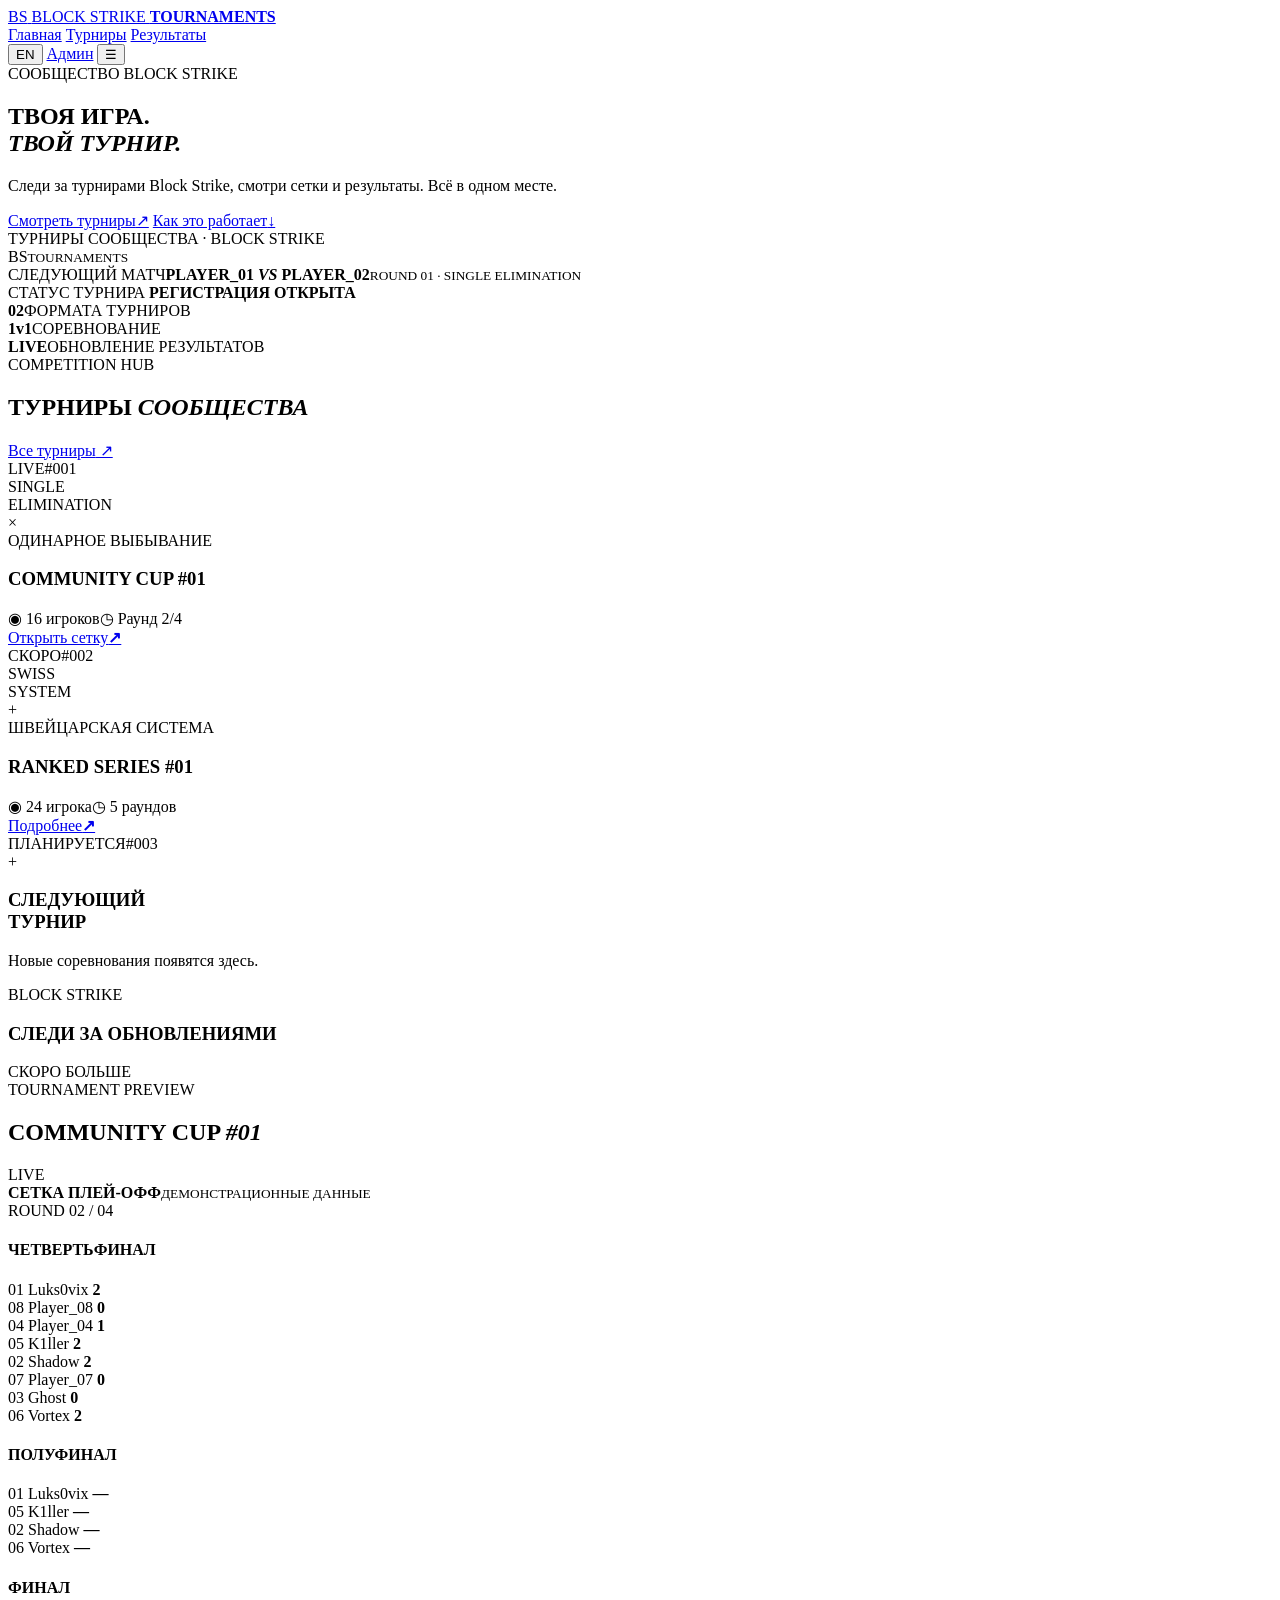
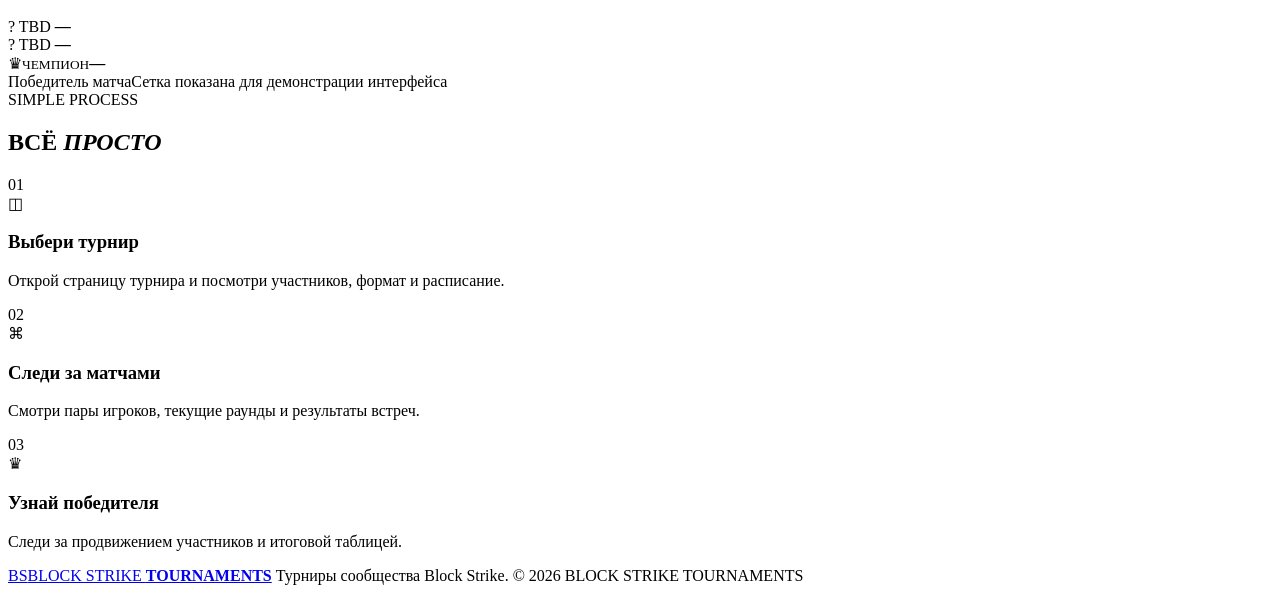
==== index.html @ f882a4fb "Add tournament website homepage" ====
<!doctype html>
<html lang="ru">
<head>
  <meta charset="UTF-8">
  <meta name="viewport" content="width=device-width, initial-scale=1">
  <meta name="theme-color" content="#09090c">
  <meta name="description" content="Block Strike Tournaments — турниры, сетки и результаты сообщества Block Strike.">
  <title>Block Strike Tournaments</title>
  <link rel="preconnect" href="https://fonts.googleapis.com">
  <link rel="preconnect" href="https://fonts.gstatic.com" crossorigin>
  <link href="https://fonts.googleapis.com/css2?family=Inter:wght@400;500;600;700;800;900&display=swap" rel="stylesheet">
  <link rel="stylesheet" href="style.css">
</head>
<body>
  <div class="ambient ambient-one"></div><div class="ambient ambient-two"></div>
  <header class="site-header">
    <a class="brand" href="#" aria-label="Block Strike Tournaments">
      <span class="brand-mark">BS</span>
      <span class="brand-copy">BLOCK STRIKE <b>TOURNAMENTS</b></span>
    </a>
    <nav class="main-nav">
      <a class="active" href="#home" data-i18n="nav_home">Главная</a>
      <a href="#tournaments" data-i18n="nav_tournaments">Турниры</a>
      <a href="#results" data-i18n="nav_results">Результаты</a>
    </nav>
    <div class="header-actions">
      <button class="lang-toggle" id="langToggle" type="button" aria-label="Change language">EN</button>
      <a class="admin-link" href="#" id="adminLink"><span class="status-dot"></span><span data-i18n="admin">Админ</span></a>
      <button class="menu-toggle" id="menuToggle" aria-label="Open menu">☰</button>
    </div>
  </header>
  <main id="home">
    <section class="hero section-wrap">
      <div class="hero-copy">
        <div class="eyebrow"><span></span><span data-i18n="eyebrow">СООБЩЕСТВО BLOCK STRIKE</span></div>
        <h1><span data-i18n="hero_line1">ТВОЯ ИГРА.</span><br><em data-i18n="hero_line2">ТВОЙ ТУРНИР.</em></h1>
        <p data-i18n="hero_text">Следи за турнирами Block Strike, смотри сетки и результаты. Всё в одном месте.</p>
        <div class="hero-actions">
          <a class="button button-primary" href="#tournaments"><span data-i18n="view_tournaments">Смотреть турниры</span><span>↗</span></a>
          <a class="text-link" href="#how"><span data-i18n="how_it_works">Как это работает</span><span>↓</span></a>
        </div>
        <div class="hero-meta"><span class="live-pulse"></span><span data-i18n="community_status">ТУРНИРЫ СООБЩЕСТВА · BLOCK STRIKE</span></div>
      </div>
      <div class="hero-visual" aria-label="Tournament graphic">
        <div class="visual-grid"></div>
        <div class="visual-orbit orbit-a"></div><div class="visual-orbit orbit-b"></div>
        <div class="visual-core"><span>BS</span><small>TOURNAMENTS</small></div>
        <div class="float-card float-top"><span class="mini-label" data-i18n="next_match">СЛЕДУЮЩИЙ МАТЧ</span><strong>PLAYER<span>_</span>01 <i>VS</i> PLAYER_02</strong><small>ROUND 01 · SINGLE ELIMINATION</small></div>
        <div class="float-card float-bottom"><span class="mini-label" data-i18n="tournament_status">СТАТУС ТУРНИРА</span><strong><span class="live-pulse"></span> <span data-i18n="registration_open">РЕГИСТРАЦИЯ ОТКРЫТА</span></strong></div>
      </div>
    </section>
    <section class="stats section-wrap">
      <div><strong>02</strong><span data-i18n="formats">ФОРМАТА ТУРНИРОВ</span></div>
      <div><strong>1v1</strong><span data-i18n="competition">СОРЕВНОВАНИЕ</span></div>
      <div><strong>LIVE</strong><span data-i18n="updates">ОБНОВЛЕНИЕ РЕЗУЛЬТАТОВ</span></div>
    </section>
    <section class="section-wrap tournaments-section" id="tournaments">
      <div class="section-heading">
        <div><div class="eyebrow"><span></span><span data-i18n="competition_hub">COMPETITION HUB</span></div><h2 data-i18n="featured_tournaments">ТУРНИРЫ <em>СООБЩЕСТВА</em></h2></div>
        <a class="view-all" href="#all-tournaments"><span data-i18n="all_tournaments">Все турниры</span> ↗</a>
      </div>
      <div class="tournament-grid" id="tournamentGrid">
        <article class="tournament-card featured">
          <div class="card-top"><span class="tag tag-live"><span class="live-pulse"></span><span data-i18n="status_live">LIVE</span></span><span class="card-number">#001</span></div>
          <div class="card-art art-one"><span class="art-label">SINGLE<br>ELIMINATION</span><div class="art-cross">×</div></div>
          <div class="card-content"><div class="card-kicker" data-i18n="format_single">ОДИНАРНОЕ ВЫБЫВАНИЕ</div><h3>COMMUNITY CUP #01</h3><div class="card-info"><span>◉ 16 <span data-i18n="players">игроков</span></span><span>◷ <span data-i18n="round">Раунд</span> 2/4</span></div><a class="card-button" href="#tournament-demo"><span data-i18n="open_bracket">Открыть сетку</span><b>↗</b></a></div>
        </article>
        <article class="tournament-card">
          <div class="card-top"><span class="tag tag-open"><span data-i18n="status_upcoming">СКОРО</span></span><span class="card-number">#002</span></div>
          <div class="card-art art-two"><span class="art-label">SWISS<br>SYSTEM</span><div class="art-cross">+</div></div>
          <div class="card-content"><div class="card-kicker" data-i18n="format_swiss">ШВЕЙЦАРСКАЯ СИСТЕМА</div><h3>RANKED SERIES #01</h3><div class="card-info"><span>◉ 24 <span data-i18n="players">игрока</span></span><span>◷ 5 <span data-i18n="rounds">раундов</span></span></div><a class="card-button" href="#tournament-demo"><span data-i18n="tournament_details">Подробнее</span><b>↗</b></a></div>
        </article>
        <article class="tournament-card card-placeholder">
          <div class="card-top"><span class="tag tag-draft" data-i18n="status_planned">ПЛАНИРУЕТСЯ</span><span class="card-number">#003</span></div>
          <div class="placeholder-content"><div class="plus-icon">+</div><h3 data-i18n="next_tournament">СЛЕДУЮЩИЙ<br>ТУРНИР</h3><p data-i18n="new_events">Новые соревнования появятся здесь.</p></div>
          <div class="card-content"><div class="card-kicker">BLOCK STRIKE</div><h3 data-i18n="stay_tuned">СЛЕДИ ЗА ОБНОВЛЕНИЯМИ</h3><div class="card-info"><span data-i18n="more_soon">СКОРО БОЛЬШЕ</span></div></div>
        </article>
      </div>
    </section>
    <section class="section-wrap demo-section" id="tournament-demo">
      <div class="section-heading">
        <div><div class="eyebrow"><span></span><span data-i18n="tournament_preview">TOURNAMENT PREVIEW</span></div><h2>COMMUNITY CUP <em>#01</em></h2></div>
        <span class="tag tag-live"><span class="live-pulse"></span> LIVE</span>
      </div>
      <div class="bracket-panel">
        <div class="bracket-toolbar"><div><strong data-i18n="playoff_bracket">СЕТКА ПЛЕЙ-ОФФ</strong><small data-i18n="demo_data">ДЕМОНСТРАЦИОННЫЕ ДАННЫЕ</small></div><span class="round-count">ROUND 02 / 04</span></div>
        <div class="bracket-scroll">
          <div class="bracket">
            <div class="bracket-round"><h4 data-i18n="quarterfinals">ЧЕТВЕРТЬФИНАЛ</h4>
              <div class="match"><div class="team winner"><span>01</span> Luks0vix <b>2</b></div><div class="team"><span>08</span> Player_08 <b>0</b></div></div>
              <div class="match"><div class="team"><span>04</span> Player_04 <b>1</b></div><div class="team winner"><span>05</span> K1ller <b>2</b></div></div>
              <div class="match"><div class="team winner"><span>02</span> Shadow <b>2</b></div><div class="team"><span>07</span> Player_07 <b>0</b></div></div>
              <div class="match"><div class="team"><span>03</span> Ghost <b>0</b></div><div class="team winner"><span>06</span> Vortex <b>2</b></div></div>
            </div>
            <div class="bracket-round"><h4 data-i18n="semifinals">ПОЛУФИНАЛ</h4>
              <div class="match"><div class="team winner"><span>01</span> Luks0vix <b>—</b></div><div class="team"><span>05</span> K1ller <b>—</b></div></div>
              <div class="match"><div class="team"><span>02</span> Shadow <b>—</b></div><div class="team"><span>06</span> Vortex <b>—</b></div></div>
            </div>
            <div class="bracket-round final-round"><h4 data-i18n="final">ФИНАЛ</h4><div class="match final-match"><div class="team"><span>?</span> TBD <b>—</b></div><div class="team"><span>?</span> TBD <b>—</b></div></div><div class="champion"><span>♛</span><small data-i18n="champion">ЧЕМПИОН</small><b>—</b></div></div>
          </div>
        </div>
        <div class="bracket-footer"><span><i class="legend-dot"></i><span data-i18n="winner_legend">Победитель матча</span></span><span data-i18n="bracket_note">Сетка показана для демонстрации интерфейса</span></div>
      </div>
    </section>
    <section class="section-wrap how-section" id="how">
      <div class="section-heading"><div><div class="eyebrow"><span></span><span data-i18n="simple_process">SIMPLE PROCESS</span></div><h2 data-i18n="how_title">ВСЁ <em>ПРОСТО</em></h2></div></div>
      <div class="steps">
        <div class="step"><span>01</span><div class="step-icon">◫</div><h3 data-i18n="step1_title">Выбери турнир</h3><p data-i18n="step1_text">Открой страницу турнира и посмотри участников, формат и расписание.</p></div>
        <div class="step"><span>02</span><div class="step-icon">⌘</div><h3 data-i18n="step2_title">Следи за матчами</h3><p data-i18n="step2_text">Смотри пары игроков, текущие раунды и результаты встреч.</p></div>
        <div class="step"><span>03</span><div class="step-icon">♛</div><h3 data-i18n="step3_title">Узнай победителя</h3><p data-i18n="step3_text">Следи за продвижением участников и итоговой таблицей.</p></div>
      </div>
    </section>
  </main>
  <footer class="site-footer section-wrap" id="results">
    <a class="brand" href="#"><span class="brand-mark">BS</span><span class="brand-copy">BLOCK STRIKE <b>TOURNAMENTS</b></span></a>
    <span data-i18n="footer_note">Турниры сообщества Block Strike.</span>
    <span class="footer-copy">© 2026 BLOCK STRIKE TOURNAMENTS</span>
  </footer>
  <div class="toast" id="toast" role="status"></div>
  <script src="script.js"></script>
</body>
</html>
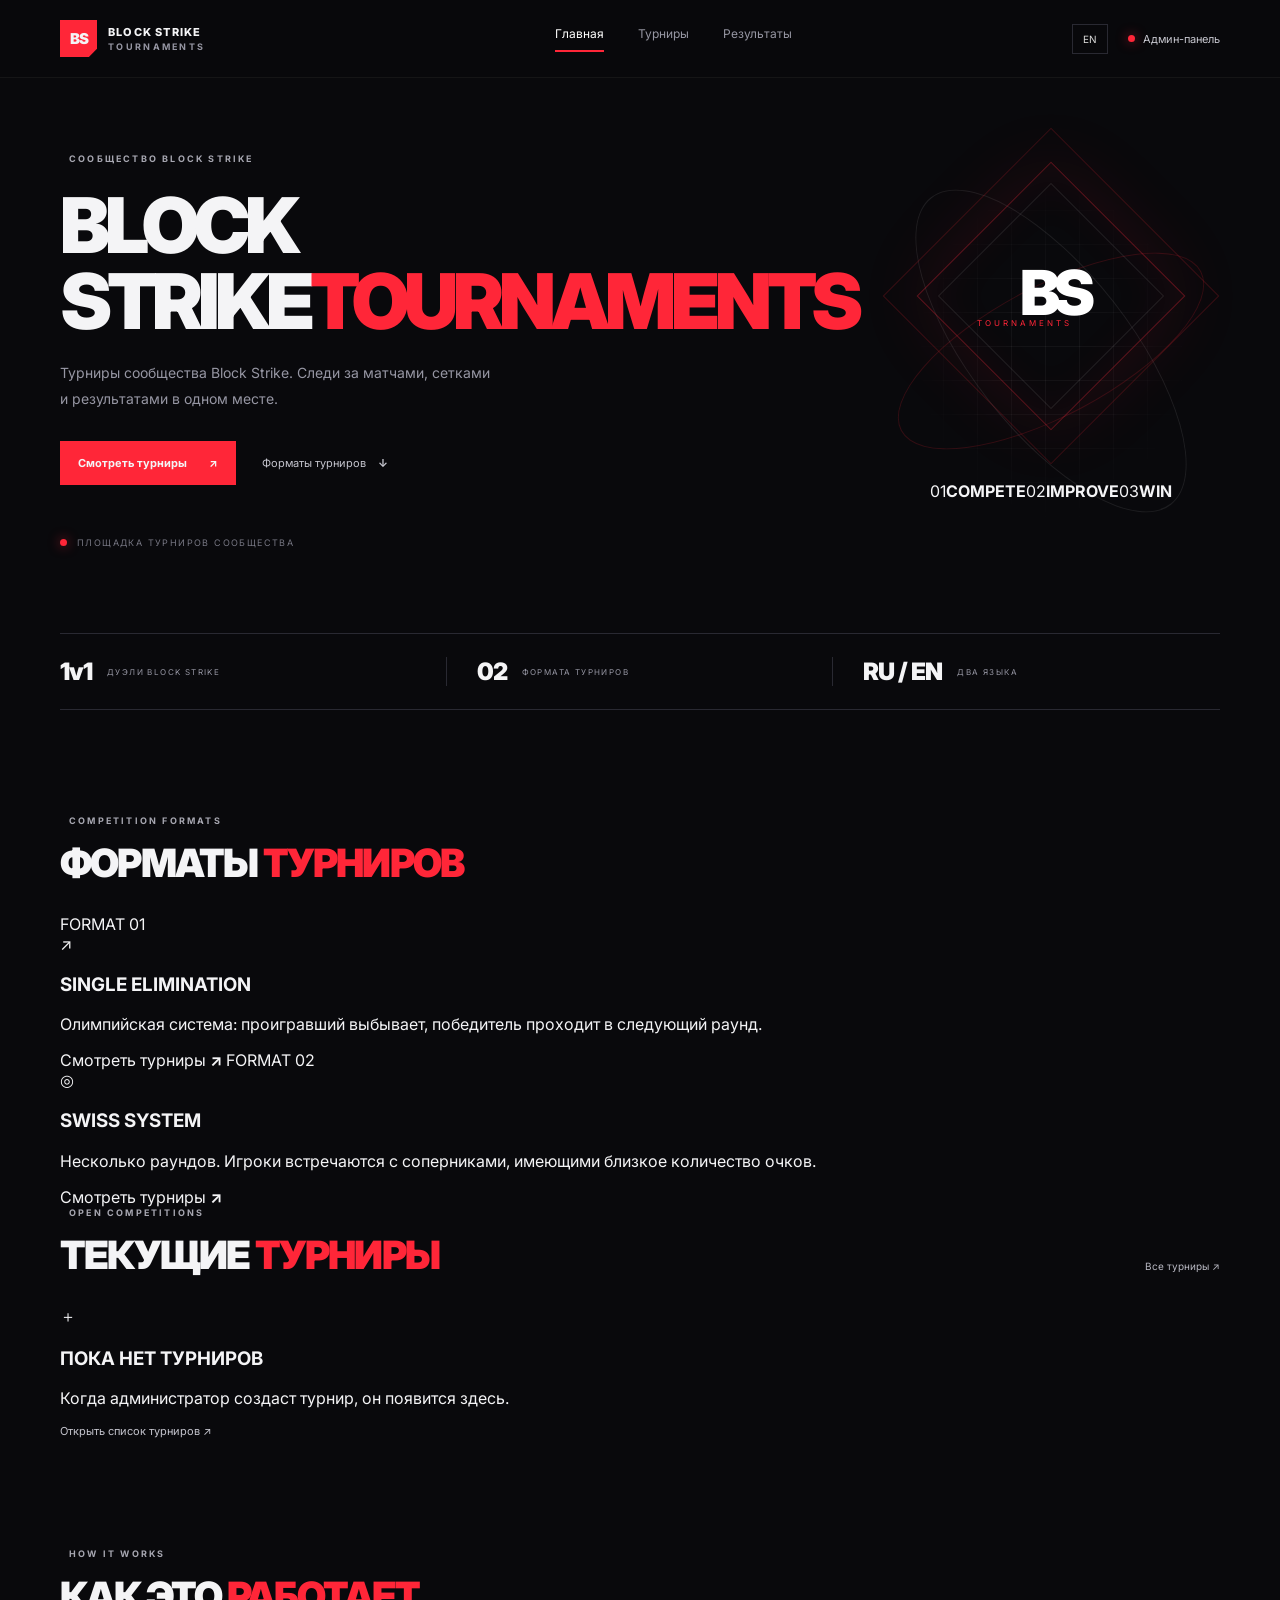
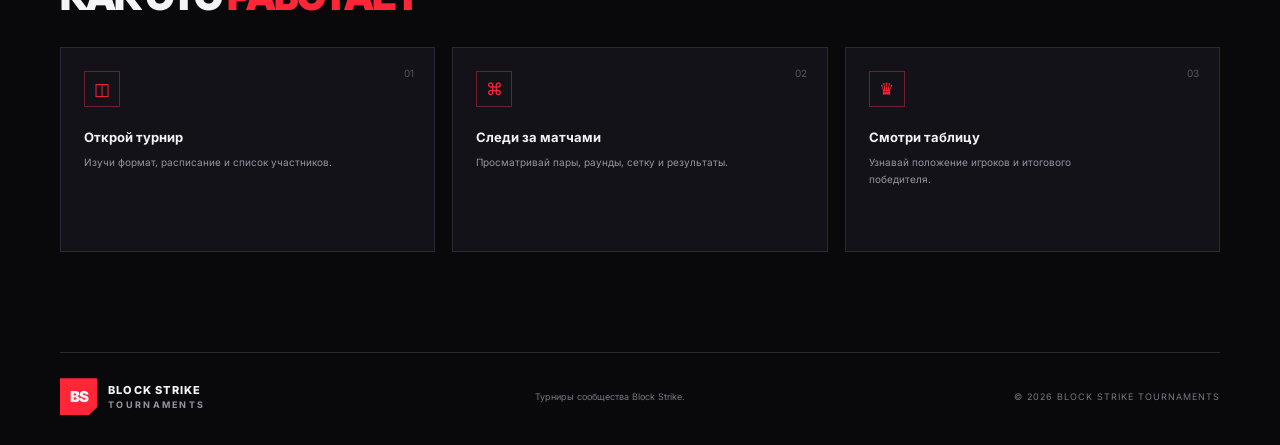
==== commit 92a59272: "Replace homepage demo with clean tournament community landing page" ====
--- a/index.html
+++ b/index.html
@@ -1,122 +1,25 @@
 <!doctype html>
 <html lang="ru">
 <head>
-  <meta charset="UTF-8">
-  <meta name="viewport" content="width=device-width, initial-scale=1">
-  <meta name="theme-color" content="#09090c">
-  <meta name="description" content="Block Strike Tournaments — турниры, сетки и результаты сообщества Block Strike.">
-  <title>Block Strike Tournaments</title>
-  <link rel="preconnect" href="https://fonts.googleapis.com">
-  <link rel="preconnect" href="https://fonts.gstatic.com" crossorigin>
-  <link href="https://fonts.googleapis.com/css2?family=Inter:wght@400;500;600;700;800;900&display=swap" rel="stylesheet">
-  <link rel="stylesheet" href="style.css">
+<meta charset="UTF-8"><meta name="viewport" content="width=device-width,initial-scale=1"><meta name="theme-color" content="#09090c">
+<meta name="description" content="Block Strike Tournaments — турниры, матчи и результаты сообщества Block Strike.">
+<title>Block Strike Tournaments</title><link rel="preconnect" href="https://fonts.googleapis.com"><link rel="preconnect" href="https://fonts.gstatic.com" crossorigin><link href="https://fonts.googleapis.com/css2?family=Inter:wght@400;500;600;700;800;900&display=swap" rel="stylesheet"><link rel="stylesheet" href="style.css">
 </head>
 <body>
-  <div class="ambient ambient-one"></div><div class="ambient ambient-two"></div>
-  <header class="site-header">
-    <a class="brand" href="#" aria-label="Block Strike Tournaments">
-      <span class="brand-mark">BS</span>
-      <span class="brand-copy">BLOCK STRIKE <b>TOURNAMENTS</b></span>
-    </a>
-    <nav class="main-nav">
-      <a class="active" href="#home" data-i18n="nav_home">Главная</a>
-      <a href="#tournaments" data-i18n="nav_tournaments">Турниры</a>
-      <a href="#results" data-i18n="nav_results">Результаты</a>
-    </nav>
-    <div class="header-actions">
-      <button class="lang-toggle" id="langToggle" type="button" aria-label="Change language">EN</button>
-      <a class="admin-link" href="#" id="adminLink"><span class="status-dot"></span><span data-i18n="admin">Админ</span></a>
-      <button class="menu-toggle" id="menuToggle" aria-label="Open menu">☰</button>
-    </div>
-  </header>
-  <main id="home">
-    <section class="hero section-wrap">
-      <div class="hero-copy">
-        <div class="eyebrow"><span></span><span data-i18n="eyebrow">СООБЩЕСТВО BLOCK STRIKE</span></div>
-        <h1><span data-i18n="hero_line1">ТВОЯ ИГРА.</span><br><em data-i18n="hero_line2">ТВОЙ ТУРНИР.</em></h1>
-        <p data-i18n="hero_text">Следи за турнирами Block Strike, смотри сетки и результаты. Всё в одном месте.</p>
-        <div class="hero-actions">
-          <a class="button button-primary" href="#tournaments"><span data-i18n="view_tournaments">Смотреть турниры</span><span>↗</span></a>
-          <a class="text-link" href="#how"><span data-i18n="how_it_works">Как это работает</span><span>↓</span></a>
-        </div>
-        <div class="hero-meta"><span class="live-pulse"></span><span data-i18n="community_status">ТУРНИРЫ СООБЩЕСТВА · BLOCK STRIKE</span></div>
-      </div>
-      <div class="hero-visual" aria-label="Tournament graphic">
-        <div class="visual-grid"></div>
-        <div class="visual-orbit orbit-a"></div><div class="visual-orbit orbit-b"></div>
-        <div class="visual-core"><span>BS</span><small>TOURNAMENTS</small></div>
-        <div class="float-card float-top"><span class="mini-label" data-i18n="next_match">СЛЕДУЮЩИЙ МАТЧ</span><strong>PLAYER<span>_</span>01 <i>VS</i> PLAYER_02</strong><small>ROUND 01 · SINGLE ELIMINATION</small></div>
-        <div class="float-card float-bottom"><span class="mini-label" data-i18n="tournament_status">СТАТУС ТУРНИРА</span><strong><span class="live-pulse"></span> <span data-i18n="registration_open">РЕГИСТРАЦИЯ ОТКРЫТА</span></strong></div>
-      </div>
-    </section>
-    <section class="stats section-wrap">
-      <div><strong>02</strong><span data-i18n="formats">ФОРМАТА ТУРНИРОВ</span></div>
-      <div><strong>1v1</strong><span data-i18n="competition">СОРЕВНОВАНИЕ</span></div>
-      <div><strong>LIVE</strong><span data-i18n="updates">ОБНОВЛЕНИЕ РЕЗУЛЬТАТОВ</span></div>
-    </section>
-    <section class="section-wrap tournaments-section" id="tournaments">
-      <div class="section-heading">
-        <div><div class="eyebrow"><span></span><span data-i18n="competition_hub">COMPETITION HUB</span></div><h2 data-i18n="featured_tournaments">ТУРНИРЫ <em>СООБЩЕСТВА</em></h2></div>
-        <a class="view-all" href="#all-tournaments"><span data-i18n="all_tournaments">Все турниры</span> ↗</a>
-      </div>
-      <div class="tournament-grid" id="tournamentGrid">
-        <article class="tournament-card featured">
-          <div class="card-top"><span class="tag tag-live"><span class="live-pulse"></span><span data-i18n="status_live">LIVE</span></span><span class="card-number">#001</span></div>
-          <div class="card-art art-one"><span class="art-label">SINGLE<br>ELIMINATION</span><div class="art-cross">×</div></div>
-          <div class="card-content"><div class="card-kicker" data-i18n="format_single">ОДИНАРНОЕ ВЫБЫВАНИЕ</div><h3>COMMUNITY CUP #01</h3><div class="card-info"><span>◉ 16 <span data-i18n="players">игроков</span></span><span>◷ <span data-i18n="round">Раунд</span> 2/4</span></div><a class="card-button" href="#tournament-demo"><span data-i18n="open_bracket">Открыть сетку</span><b>↗</b></a></div>
-        </article>
-        <article class="tournament-card">
-          <div class="card-top"><span class="tag tag-open"><span data-i18n="status_upcoming">СКОРО</span></span><span class="card-number">#002</span></div>
-          <div class="card-art art-two"><span class="art-label">SWISS<br>SYSTEM</span><div class="art-cross">+</div></div>
-          <div class="card-content"><div class="card-kicker" data-i18n="format_swiss">ШВЕЙЦАРСКАЯ СИСТЕМА</div><h3>RANKED SERIES #01</h3><div class="card-info"><span>◉ 24 <span data-i18n="players">игрока</span></span><span>◷ 5 <span data-i18n="rounds">раундов</span></span></div><a class="card-button" href="#tournament-demo"><span data-i18n="tournament_details">Подробнее</span><b>↗</b></a></div>
-        </article>
-        <article class="tournament-card card-placeholder">
-          <div class="card-top"><span class="tag tag-draft" data-i18n="status_planned">ПЛАНИРУЕТСЯ</span><span class="card-number">#003</span></div>
-          <div class="placeholder-content"><div class="plus-icon">+</div><h3 data-i18n="next_tournament">СЛЕДУЮЩИЙ<br>ТУРНИР</h3><p data-i18n="new_events">Новые соревнования появятся здесь.</p></div>
-          <div class="card-content"><div class="card-kicker">BLOCK STRIKE</div><h3 data-i18n="stay_tuned">СЛЕДИ ЗА ОБНОВЛЕНИЯМИ</h3><div class="card-info"><span data-i18n="more_soon">СКОРО БОЛЬШЕ</span></div></div>
-        </article>
-      </div>
-    </section>
-    <section class="section-wrap demo-section" id="tournament-demo">
-      <div class="section-heading">
-        <div><div class="eyebrow"><span></span><span data-i18n="tournament_preview">TOURNAMENT PREVIEW</span></div><h2>COMMUNITY CUP <em>#01</em></h2></div>
-        <span class="tag tag-live"><span class="live-pulse"></span> LIVE</span>
-      </div>
-      <div class="bracket-panel">
-        <div class="bracket-toolbar"><div><strong data-i18n="playoff_bracket">СЕТКА ПЛЕЙ-ОФФ</strong><small data-i18n="demo_data">ДЕМОНСТРАЦИОННЫЕ ДАННЫЕ</small></div><span class="round-count">ROUND 02 / 04</span></div>
-        <div class="bracket-scroll">
-          <div class="bracket">
-            <div class="bracket-round"><h4 data-i18n="quarterfinals">ЧЕТВЕРТЬФИНАЛ</h4>
-              <div class="match"><div class="team winner"><span>01</span> Luks0vix <b>2</b></div><div class="team"><span>08</span> Player_08 <b>0</b></div></div>
-              <div class="match"><div class="team"><span>04</span> Player_04 <b>1</b></div><div class="team winner"><span>05</span> K1ller <b>2</b></div></div>
-              <div class="match"><div class="team winner"><span>02</span> Shadow <b>2</b></div><div class="team"><span>07</span> Player_07 <b>0</b></div></div>
-              <div class="match"><div class="team"><span>03</span> Ghost <b>0</b></div><div class="team winner"><span>06</span> Vortex <b>2</b></div></div>
-            </div>
-            <div class="bracket-round"><h4 data-i18n="semifinals">ПОЛУФИНАЛ</h4>
-              <div class="match"><div class="team winner"><span>01</span> Luks0vix <b>—</b></div><div class="team"><span>05</span> K1ller <b>—</b></div></div>
-              <div class="match"><div class="team"><span>02</span> Shadow <b>—</b></div><div class="team"><span>06</span> Vortex <b>—</b></div></div>
-            </div>
-            <div class="bracket-round final-round"><h4 data-i18n="final">ФИНАЛ</h4><div class="match final-match"><div class="team"><span>?</span> TBD <b>—</b></div><div class="team"><span>?</span> TBD <b>—</b></div></div><div class="champion"><span>♛</span><small data-i18n="champion">ЧЕМПИОН</small><b>—</b></div></div>
-          </div>
-        </div>
-        <div class="bracket-footer"><span><i class="legend-dot"></i><span data-i18n="winner_legend">Победитель матча</span></span><span data-i18n="bracket_note">Сетка показана для демонстрации интерфейса</span></div>
-      </div>
-    </section>
-    <section class="section-wrap how-section" id="how">
-      <div class="section-heading"><div><div class="eyebrow"><span></span><span data-i18n="simple_process">SIMPLE PROCESS</span></div><h2 data-i18n="how_title">ВСЁ <em>ПРОСТО</em></h2></div></div>
-      <div class="steps">
-        <div class="step"><span>01</span><div class="step-icon">◫</div><h3 data-i18n="step1_title">Выбери турнир</h3><p data-i18n="step1_text">Открой страницу турнира и посмотри участников, формат и расписание.</p></div>
-        <div class="step"><span>02</span><div class="step-icon">⌘</div><h3 data-i18n="step2_title">Следи за матчами</h3><p data-i18n="step2_text">Смотри пары игроков, текущие раунды и результаты встреч.</p></div>
-        <div class="step"><span>03</span><div class="step-icon">♛</div><h3 data-i18n="step3_title">Узнай победителя</h3><p data-i18n="step3_text">Следи за продвижением участников и итоговой таблицей.</p></div>
-      </div>
-    </section>
-  </main>
-  <footer class="site-footer section-wrap" id="results">
-    <a class="brand" href="#"><span class="brand-mark">BS</span><span class="brand-copy">BLOCK STRIKE <b>TOURNAMENTS</b></span></a>
-    <span data-i18n="footer_note">Турниры сообщества Block Strike.</span>
-    <span class="footer-copy">© 2026 BLOCK STRIKE TOURNAMENTS</span>
-  </footer>
-  <div class="toast" id="toast" role="status"></div>
-  <script src="script.js"></script>
-</body>
-</html>+<header class="site-header"><a class="brand" href="index.html"><span class="brand-mark">BS</span><span class="brand-copy">BLOCK STRIKE <b>TOURNAMENTS</b></span></a>
+<nav class="main-nav" id="mainNav"><a class="active" href="index.html" data-i18n="home">Главная</a><a href="tournaments.html" data-i18n="tournaments">Турниры</a><a href="tournaments.html#results" data-i18n="results">Результаты</a></nav>
+<div class="header-actions"><button class="lang-toggle" id="langToggle">EN</button><a class="admin-link" href="admin.html"><span class="status-dot"></span><span data-i18n="admin">Админ-панель</span></a><button class="menu-toggle" id="menuToggle" aria-label="Меню">☰</button></div></header>
+<main>
+<section class="hero section-wrap"><div class="hero-copy"><div class="eyebrow"><i></i><span data-i18n="eyebrow">СООБЩЕСТВО BLOCK STRIKE</span></div>
+<h1><span>BLOCK STRIKE</span><em>TOURNAMENTS</em></h1><p data-i18n="heroText">Турниры сообщества Block Strike. Следи за матчами, сетками и результатами в одном месте.</p>
+<div class="hero-actions"><a class="button button-primary" href="tournaments.html"><span data-i18n="browse">Смотреть турниры</span><b>↗</b></a><a class="text-link" href="#formats"><span data-i18n="formatsLink">Форматы турниров</span><b>↓</b></a></div>
+<div class="hero-meta"><span class="live-pulse"></span><span data-i18n="community">ПЛОЩАДКА ТУРНИРОВ СООБЩЕСТВА</span></div></div>
+<div class="hero-visual" aria-label="Block Strike Tournaments"><div class="visual-grid"></div><div class="visual-orbit orbit-a"></div><div class="visual-orbit orbit-b"></div><div class="visual-core"><span>BS</span><small>TOURNAMENTS</small></div><div class="visual-caption"><span>01</span><b>COMPETE</b><span>02</span><b>IMPROVE</b><span>03</span><b>WIN</b></div></div></section>
+<section class="stats section-wrap"><div><strong>1v1</strong><span data-i18n="duels">ДУЭЛИ BLOCK STRIKE</span></div><div><strong>02</strong><span data-i18n="formats">ФОРМАТА ТУРНИРОВ</span></div><div><strong>RU / EN</strong><span data-i18n="languages">ДВА ЯЗЫКА</span></div></section>
+<section class="section-wrap content-section" id="formats"><div class="section-heading"><div><div class="eyebrow"><i></i><span>COMPETITION FORMATS</span></div><h2 data-i18n="formatsTitle">ФОРМАТЫ <em>ТУРНИРОВ</em></h2></div></div>
+<div class="format-grid"><a class="format-card" href="tournaments.html?format=single"><span class="format-index">FORMAT 01</span><div class="format-symbol">↗</div><h3>SINGLE ELIMINATION</h3><p data-i18n="singleText">Олимпийская система: проигравший выбывает, победитель проходит в следующий раунд.</p><span class="format-link" data-i18n="viewFormat">Смотреть турниры <b>↗</b></span></a>
+<a class="format-card" href="tournaments.html?format=swiss"><span class="format-index">FORMAT 02</span><div class="format-symbol">◎</div><h3>SWISS SYSTEM</h3><p data-i18n="swissText">Несколько раундов. Игроки встречаются с соперниками, имеющими близкое количество очков.</p><span class="format-link" data-i18n="viewFormat">Смотреть турниры <b>↗</b></span></a></div></section>
+<section class="section-wrap content-section"><div class="section-heading"><div><div class="eyebrow"><i></i><span>OPEN COMPETITIONS</span></div><h2 data-i18n="latest">ТЕКУЩИЕ <em>ТУРНИРЫ</em></h2></div><a class="view-all" href="tournaments.html" data-i18n="all">Все турниры ↗</a></div>
+<div class="empty-state"><div class="empty-icon">＋</div><h3 data-i18n="emptyTitle">ПОКА НЕТ ТУРНИРОВ</h3><p data-i18n="emptyText">Когда администратор создаст турнир, он появится здесь.</p><a class="text-link" href="tournaments.html" data-i18n="openList">Открыть список турниров ↗</a></div></section>
+<section class="section-wrap content-section how-section"><div class="section-heading"><div><div class="eyebrow"><i></i><span>HOW IT WORKS</span></div><h2 data-i18n="howTitle">КАК ЭТО <em>РАБОТАЕТ</em></h2></div></div><div class="steps"><article class="step"><span>01</span><div class="step-icon">◫</div><h3 data-i18n="step1">Открой турнир</h3><p data-i18n="step1Text">Изучи формат, расписание и список участников.</p></article><article class="step"><span>02</span><div class="step-icon">⌘</div><h3 data-i18n="step2">Следи за матчами</h3><p data-i18n="step2Text">Просматривай пары, раунды, сетку и результаты.</p></article><article class="step"><span>03</span><div class="step-icon">♛</div><h3 data-i18n="step3">Смотри таблицу</h3><p data-i18n="step3Text">Узнавай положение игроков и итогового победителя.</p></article></div></section>
+</main><footer class="site-footer section-wrap"><a class="brand" href="index.html"><span class="brand-mark">BS</span><span class="brand-copy">BLOCK STRIKE <b>TOURNAMENTS</b></span></a><span data-i18n="footer">Турниры сообщества Block Strike.</span><span class="footer-copy">© 2026 BLOCK STRIKE TOURNAMENTS</span></footer><script src="script.js"></script></body></html>
--- a/style.css
+++ b/style.css
@@ -0,0 +1 @@
+:root{--bg:#09090c;--panel:#121218;--panel2:#17171f;--red:#ff2638;--red2:#c91427;--text:#f4f4f6;--muted:#9696a3;--line:#292932;--green:#6ee7a0}*{box-sizing:border-box}html{scroll-behavior:smooth;scroll-padding-top:90px}body{margin:0;background:var(--bg);color:var(--text);font-family:Inter,Arial,sans-serif;overflow-x:hidden}a{color:inherit;text-decoration:none}button{font:inherit}.ambient{position:absolute;width:500px;height:500px;border-radius:50%;filter:blur(120px);opacity:.09;pointer-events:none}.ambient-one{background:#ed1b32;top:90px;left:-300px}.ambient-two{background:#8a1020;top:780px;right:-360px}.section-wrap{width:min(1160px,calc(100% - 48px));margin-inline:auto}.site-header{height:78px;padding:0 max(24px,calc((100vw - 1160px)/2));display:flex;align-items:center;justify-content:space-between;border-bottom:1px solid #ffffff0d;background:#09090ce8;backdrop-filter:blur(16px);position:sticky;top:0;z-index:20}.brand{display:flex;align-items:center;gap:11px}.brand-mark{width:37px;height:37px;background:var(--red);display:grid;place-items:center;font-weight:900;font-size:15px;letter-spacing:-1px;clip-path:polygon(0 0,100% 0,100% 78%,78% 100%,0 100%)}.brand-copy{font-size:11px;font-weight:800;letter-spacing:1.2px;line-height:1.5}.brand-copy b{display:block;color:var(--muted);font-size:9px;letter-spacing:2.3px}.main-nav{display:flex;gap:34px;margin-left:70px}.main-nav a{font-size:12px;color:var(--muted);transition:.2s}.main-nav a:hover,.main-nav a.active{color:white}.main-nav a.active:after{content:"";display:block;height:2px;background:var(--red);margin-top:9px}.header-actions{display:flex;align-items:center;gap:20px}.lang-toggle{background:transparent;border:1px solid var(--line);color:#ddd;padding:8px 10px;font-size:10px;cursor:pointer}.admin-link{font-size:11px;color:#c7c7d0;display:flex;align-items:center;gap:8px}.status-dot,.live-pulse{width:7px;height:7px;border-radius:50%;background:var(--red);display:inline-block;box-shadow:0 0 12px #ff2638a0}.menu-toggle{display:none;background:none;border:0;color:white;font-size:22px}.hero{min-height:555px;display:grid;grid-template-columns:1.02fr .98fr;align-items:center;gap:30px;padding-top:48px;padding-bottom:58px}.eyebrow{display:flex;align-items:center;gap:9px;color:#a7a7b1;font-size:9px;font-weight:700;letter-spacing:2.2px}.eyebrow>span:first-child{width:20px;height:2px;background:var(--red)}h1{font-size:clamp(48px,6vw,78px);line-height:.99;letter-spacing:-5px;margin:24px 0 20px;font-weight:900}h1 em,h2 em{font-style:normal;color:var(--red)}.hero-copy>p{max-width:430px;color:var(--muted);font-size:14px;line-height:1.8}.hero-actions{display:flex;align-items:center;gap:26px;margin-top:30px}.button{display:inline-flex;align-items:center;gap:22px;padding:15px 18px;font-size:11px;font-weight:700}.button-primary{background:var(--red);transition:.2s}.button-primary:hover{background:#e51c30;transform:translateY(-2px)}.text-link{font-size:11px;color:#c5c5ce;display:flex;gap:12px}.hero-meta{margin-top:52px;display:flex;align-items:center;gap:10px;color:#777783;font-size:9px;letter-spacing:1.4px}.hero-visual{height:390px;position:relative;display:grid;place-items:center;isolation:isolate}.visual-grid{position:absolute;inset:20px;background-image:linear-gradient(#ffffff0b 1px,transparent 1px),linear-gradient(90deg,#ffffff0b 1px,transparent 1px);background-size:34px 34px;mask-image:radial-gradient(ellipse,#000 20%,transparent 72%);z-index:-1}.visual-core{width:190px;height:190px;border:1px solid #ff26385c;transform:rotate(45deg);display:flex;flex-direction:column;align-items:center;justify-content:center;box-shadow:0 0 80px #ff26381c,inset 0 0 50px #ff263810;position:relative}.visual-core:before,.visual-core:after{content:"";position:absolute;inset:14px;border:1px solid #ffffff16}.visual-core:after{inset:-25px;border-color:#ff263830}.visual-core span{font-size:62px;font-weight:900;letter-spacing:-7px;transform:rotate(-45deg);color:white}.visual-core small{font-size:8px;letter-spacing:3px;transform:rotate(-45deg);color:var(--red);margin-top:0}.visual-orbit{position:absolute;border:1px solid #ff26382b;transform:rotate(-28deg);width:340px;height:130px;border-radius:50%}.orbit-b{transform:rotate(52deg);width:390px;height:160px;border-color:#ffffff16}.float-card{position:absolute;background:#15151d;border:1px solid #33333e;padding:13px 15px;box-shadow:0 15px 50px #0008}.float-top{top:24px;right:0}.float-bottom{bottom:26px;left:0}.mini-label{display:block;color:#858591;font-size:8px;letter-spacing:1.5px;margin-bottom:8px}.float-card strong{font-size:10px;display:block}.float-card strong span:not(.live-pulse){color:var(--red)}.float-card strong i{font-style:normal;color:var(--red);padding:0 7px}.float-card small{display:block;color:#777783;font-size:7px;margin-top:8px;letter-spacing:1px}.float-bottom strong{display:flex;align-items:center;gap:8px;font-size:9px;color:#eee}.stats{border-top:1px solid var(--line);border-bottom:1px solid var(--line);display:grid;grid-template-columns:repeat(3,1fr);padding:23px 0;margin-bottom:105px}.stats>div{display:flex;align-items:center;gap:15px;padding-left:30px;border-right:1px solid var(--line)}.stats>div:first-child{padding-left:0}.stats>div:last-child{border:0}.stats strong{font-size:24px;font-weight:900;letter-spacing:-1px}.stats span{font-size:8px;color:var(--muted);letter-spacing:1.4px}.section-heading{display:flex;align-items:end;justify-content:space-between;margin-bottom:28px}.section-heading h2{font-size:clamp(27px,3.2vw,39px);letter-spacing:-1.8px;margin:13px 0 0;font-weight:900}.view-all{font-size:10px;color:#b9b9c3;padding-bottom:6px}.tournament-grid{display:grid;grid-template-columns:repeat(3,1fr);gap:17px}.tournament-card{background:var(--panel);border:1px solid var(--line);min-width:0;transition:.25s}.tournament-card:hover{border-color:#5a2930;transform:translateY(-4px)}.card-top{height:43px;display:flex;align-items:center;justify-content:space-between;padding:0 16px}.tag{font-size:8px;letter-spacing:1.1px;font-weight:800;display:inline-flex;align-items:center;gap:7px}.tag-live{color:#ff6673}.tag-live .live-pulse{width:6px;height:6px}.tag-open{color:#e8bd73}.tag-draft{color:#888894}.card-number{font-size:9px;color:#686874;letter-spacing:1px}.card-art{height:135px;position:relative;overflow:hidden;display:flex;align-items:center;padding:22px}.art-one{background:radial-gradient(ellipse at 75% 50%,#7c1726 0,transparent 45%),linear-gradient(120deg,#211016,#15151c)}.art-two{background:radial-gradient(ellipse at 75% 50%,#3b283b 0,transparent 45%),linear-gradient(120deg,#17141d,#191820)}.card-art:before{content:"";position:absolute;inset:0;background:linear-gradient(135deg,transparent 40%,#ffffff09 40.2%,transparent 41%),repeating-linear-gradient(135deg,transparent 0 17px,#ffffff08 18px 19px)}.art-label{position:relative;font-size:19px;line-height:1.1;font-weight:900;letter-spacing:-.5px}.art-cross{position:absolute;right:29px;top:13px;font-size:100px;font-weight:200;color:#ffffff13}.card-content{padding:18px}.card-kicker{font-size:8px;letter-spacing:1.3px;color:var(--red);font-weight:700}.card-content h3{font-size:15px;letter-spacing:-.3px;margin:9px 0 16px}.card-info{display:flex;gap:18px;color:#8c8c98;font-size:9px;padding-bottom:17px}.card-button{border-top:1px solid var(--line);padding-top:14px;display:flex;justify-content:space-between;font-size:10px;color:#e0e0e6}.card-button b{color:var(--red)}.card-placeholder{background:linear-gradient(145deg,#121218,#0f0f14)}.placeholder-content{height:135px;padding:15px 20px;display:flex;flex-direction:column;justify-content:center;position:relative;border-block:1px solid #ffffff08}.plus-icon{position:absolute;right:24px;top:25px;color:#ffffff16;font-size:70px;font-weight:200}.placeholder-content h3{font-size:19px;line-height:1.1;margin:0;letter-spacing:-.5px}.placeholder-content p{font-size:9px;color:var(--muted);margin:9px 0 0}.demo-section{margin-top:110px}.bracket-panel{background:var(--panel);border:1px solid var(--line)}.bracket-toolbar{height:65px;padding:0 22px;border-bottom:1px solid var(--line);display:flex;align-items:center;justify-content:space-between}.bracket-toolbar strong{font-size:10px;letter-spacing:1px;display:block}.bracket-toolbar small{font-size:8px;color:#777783;letter-spacing:1px;display:block;margin-top:5px}.round-count{font-size:8px;color:var(--red);letter-spacing:1.2px}.bracket-scroll{overflow-x:auto;padding:28px 22px 34px}.bracket{display:grid;grid-template-columns:repeat(3,minmax(210px,1fr));gap:44px;min-width:760px}.bracket-round h4{font-size:8px;letter-spacing:1.3px;color:#8d8d99;margin:0 0 17px}.match{border:1px solid #30303a;margin-bottom:20px;background:#101016;position:relative}.match:after{content:"";position:absolute;width:22px;right:-23px;top:50%;border-top:1px solid #49414a}.bracket-round:not(:last-child) .match:nth-of-type(3):before{content:"";position:absolute;right:-23px;top:-30px;height:60px;border-right:1px solid #49414a}.team{height:34px;display:flex;align-items:center;gap:8px;padding:0 9px;font-size:9px;color:#b1b1bb}.team+ .team{border-top:1px solid #292932}.team>span{font-size:8px;color:#696975;width:15px}.team b{margin-left:auto;font-size:10px;color:#777783}.team.winner{color:white;background:#211217}.team.winner b{color:var(--red)}.final-round .match:after{display:none}.champion{border:1px solid #6d4b25;background:#1c1812;padding:14px;text-align:center;display:flex;flex-direction:column;gap:5px;color:#d6b16e}.champion span{font-size:19px}.champion small{font-size:8px;letter-spacing:1.5px}.champion b{font-size:14px}.bracket-footer{border-top:1px solid var(--line);padding:14px 22px;display:flex;justify-content:space-between;font-size:8px;color:#777783}.bracket-footer>span:first-child{display:flex;align-items:center;gap:8px}.legend-dot{width:6px;height:6px;background:var(--red);border-radius:50%}.how-section{margin-top:110px;margin-bottom:100px}.steps{display:grid;grid-template-columns:repeat(3,1fr);gap:17px}.step{background:var(--panel);border:1px solid var(--line);padding:23px;position:relative;min-height:205px}.step>span{position:absolute;right:20px;top:19px;color:#555560;font-size:10px}.step-icon{width:36px;height:36px;border:1px solid #6e202b;color:var(--red);display:grid;place-items:center;font-size:17px;margin-bottom:22px}.step h3{font-size:13px;margin:0 0 9px}.step p{font-size:10px;line-height:1.7;color:var(--muted);margin:0;max-width:260px}.site-footer{border-top:1px solid var(--line);padding:25px 0 30px;display:flex;align-items:center;justify-content:space-between}.site-footer>span{font-size:9px;color:#777783}.footer-copy{letter-spacing:1px}.toast{position:fixed;bottom:25px;left:50%;transform:translate(-50%,20px);background:#24242d;border:1px solid #484852;padding:12px 17px;font-size:11px;opacity:0;pointer-events:none;transition:.25s;z-index:30}.toast.show{opacity:1;transform:translate(-50%,0)}@media(max-width:800px){.main-nav{margin-left:0;gap:18px}.hero{grid-template-columns:1fr;min-height:unset;padding-top:75px}.hero-visual{height:330px}.stats{margin-bottom:75px}.tournament-grid{grid-template-columns:repeat(2,1fr)}.card-placeholder{display:none}.demo-section,.how-section{margin-top:80px}.site-footer{flex-wrap:wrap;gap:18px}.footer-copy{width:100%}}@media(max-width:560px){.section-wrap{width:calc(100% - 34px)}.site-header{height:66px;padding:0 17px}.brand-copy{font-size:9px}.brand-mark{width:33px;height:33px}.main-nav{display:none;position:absolute;top:65px;left:0;right:0;background:#101016;border-bottom:1px solid var(--line);padding:18px;flex-direction:column;gap:20px}.main-nav.open{display:flex}.main-nav a.active:after{display:none}.menu-toggle{display:block}.header-actions{gap:13px}.admin-link{font-size:0}.hero{padding-top:58px;gap:0}.hero h1{font-size:52px;letter-spacing:-3.8px}.hero-copy>p{font-size:12px}.hero-visual{height:285px;transform:scale(.9);margin-inline:-15px}.float-top{right:-3px}.float-bottom{left:-3px}.stats{padding:18px 0;margin-bottom:65px}.stats>div{padding-left:10px;gap:7px;flex-direction:column;align-items:flex-start}.stats strong{font-size:20px}.stats span{font-size:7px;line-height:1.4}.section-heading{align-items:flex-start;gap:15px}.section-heading h2{font-size:27px}.view-all{white-space:nowrap;margin-top:22px}.tournament-grid{grid-template-columns:1fr}.tournament-card{display:block}.card-art{height:120px}.demo-section,.how-section{margin-top:75px}.bracket-scroll{padding:23px 14px}.bracket-footer{padding:12px 14px;gap:10px;line-height:1.5}.bracket-footer>span:last-child{text-align:right}.steps{grid-template-columns:1fr}.step{min-height:170px}.site-footer{align-items:flex-start;flex-direction:column}.site-footer>span{line-height:1.5}}
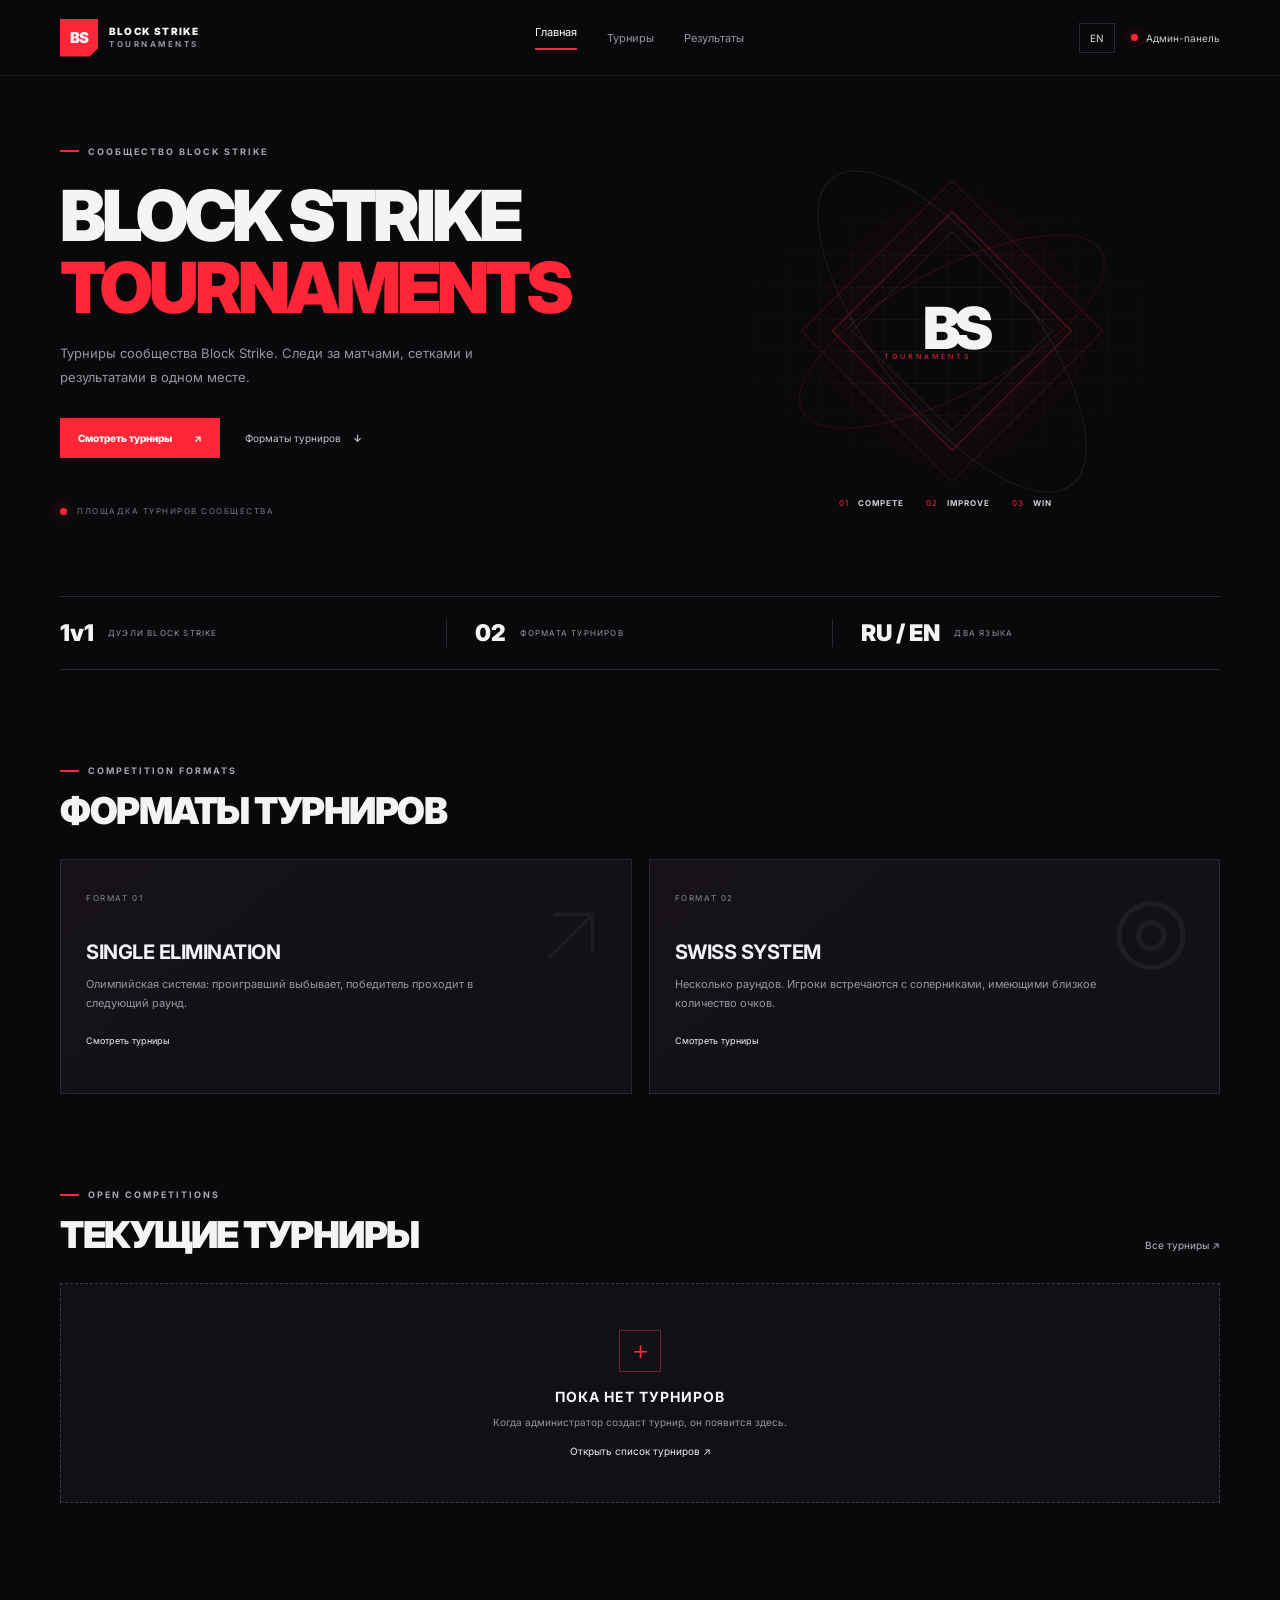
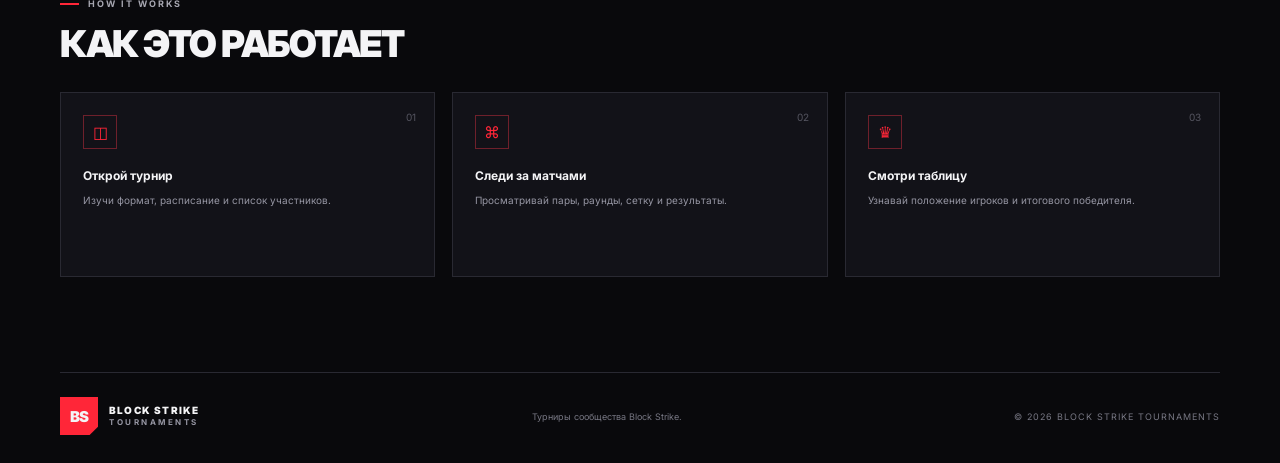
==== commit 2d850b44: "Add live tournament list to homepage" ====
--- a/index.html
+++ b/index.html
@@ -20,6 +20,6 @@
 <div class="format-grid"><a class="format-card" href="tournaments.html?format=single"><span class="format-index">FORMAT 01</span><div class="format-symbol">↗</div><h3>SINGLE ELIMINATION</h3><p data-i18n="singleText">Олимпийская система: проигравший выбывает, победитель проходит в следующий раунд.</p><span class="format-link" data-i18n="viewFormat">Смотреть турниры <b>↗</b></span></a>
 <a class="format-card" href="tournaments.html?format=swiss"><span class="format-index">FORMAT 02</span><div class="format-symbol">◎</div><h3>SWISS SYSTEM</h3><p data-i18n="swissText">Несколько раундов. Игроки встречаются с соперниками, имеющими близкое количество очков.</p><span class="format-link" data-i18n="viewFormat">Смотреть турниры <b>↗</b></span></a></div></section>
 <section class="section-wrap content-section"><div class="section-heading"><div><div class="eyebrow"><i></i><span>OPEN COMPETITIONS</span></div><h2 data-i18n="latest">ТЕКУЩИЕ <em>ТУРНИРЫ</em></h2></div><a class="view-all" href="tournaments.html" data-i18n="all">Все турниры ↗</a></div>
-<div class="empty-state"><div class="empty-icon">＋</div><h3 data-i18n="emptyTitle">ПОКА НЕТ ТУРНИРОВ</h3><p data-i18n="emptyText">Когда администратор создаст турнир, он появится здесь.</p><a class="text-link" href="tournaments.html" data-i18n="openList">Открыть список турниров ↗</a></div></section>
+<div id="homeTournaments" class="tournament-card-grid"><div class="empty-state"><div class="empty-icon">＋</div><h3 data-i18n="emptyTitle">ПОКА НЕТ ТУРНИРОВ</h3><p data-i18n="emptyText">Когда администратор создаст турнир, он появится здесь.</p><a class="text-link" href="tournaments.html" data-i18n="openList">Открыть список турниров ↗</a></div></div></section>
 <section class="section-wrap content-section how-section"><div class="section-heading"><div><div class="eyebrow"><i></i><span>HOW IT WORKS</span></div><h2 data-i18n="howTitle">КАК ЭТО <em>РАБОТАЕТ</em></h2></div></div><div class="steps"><article class="step"><span>01</span><div class="step-icon">◫</div><h3 data-i18n="step1">Открой турнир</h3><p data-i18n="step1Text">Изучи формат, расписание и список участников.</p></article><article class="step"><span>02</span><div class="step-icon">⌘</div><h3 data-i18n="step2">Следи за матчами</h3><p data-i18n="step2Text">Просматривай пары, раунды, сетку и результаты.</p></article><article class="step"><span>03</span><div class="step-icon">♛</div><h3 data-i18n="step3">Смотри таблицу</h3><p data-i18n="step3Text">Узнавай положение игроков и итогового победителя.</p></article></div></section>
 </main><footer class="site-footer section-wrap"><a class="brand" href="index.html"><span class="brand-mark">BS</span><span class="brand-copy">BLOCK STRIKE <b>TOURNAMENTS</b></span></a><span data-i18n="footer">Турниры сообщества Block Strike.</span><span class="footer-copy">© 2026 BLOCK STRIKE TOURNAMENTS</span></footer><script src="script.js"></script></body></html>
--- a/style.css
+++ b/style.css
@@ -1 +1 @@
-:root{--bg:#09090c;--panel:#121218;--panel2:#17171f;--red:#ff2638;--red2:#c91427;--text:#f4f4f6;--muted:#9696a3;--line:#292932;--green:#6ee7a0}*{box-sizing:border-box}html{scroll-behavior:smooth;scroll-padding-top:90px}body{margin:0;background:var(--bg);color:var(--text);font-family:Inter,Arial,sans-serif;overflow-x:hidden}a{color:inherit;text-decoration:none}button{font:inherit}.ambient{position:absolute;width:500px;height:500px;border-radius:50%;filter:blur(120px);opacity:.09;pointer-events:none}.ambient-one{background:#ed1b32;top:90px;left:-300px}.ambient-two{background:#8a1020;top:780px;right:-360px}.section-wrap{width:min(1160px,calc(100% - 48px));margin-inline:auto}.site-header{height:78px;padding:0 max(24px,calc((100vw - 1160px)/2));display:flex;align-items:center;justify-content:space-between;border-bottom:1px solid #ffffff0d;background:#09090ce8;backdrop-filter:blur(16px);position:sticky;top:0;z-index:20}.brand{display:flex;align-items:center;gap:11px}.brand-mark{width:37px;height:37px;background:var(--red);display:grid;place-items:center;font-weight:900;font-size:15px;letter-spacing:-1px;clip-path:polygon(0 0,100% 0,100% 78%,78% 100%,0 100%)}.brand-copy{font-size:11px;font-weight:800;letter-spacing:1.2px;line-height:1.5}.brand-copy b{display:block;color:var(--muted);font-size:9px;letter-spacing:2.3px}.main-nav{display:flex;gap:34px;margin-left:70px}.main-nav a{font-size:12px;color:var(--muted);transition:.2s}.main-nav a:hover,.main-nav a.active{color:white}.main-nav a.active:after{content:"";display:block;height:2px;background:var(--red);margin-top:9px}.header-actions{display:flex;align-items:center;gap:20px}.lang-toggle{background:transparent;border:1px solid var(--line);color:#ddd;padding:8px 10px;font-size:10px;cursor:pointer}.admin-link{font-size:11px;color:#c7c7d0;display:flex;align-items:center;gap:8px}.status-dot,.live-pulse{width:7px;height:7px;border-radius:50%;background:var(--red);display:inline-block;box-shadow:0 0 12px #ff2638a0}.menu-toggle{display:none;background:none;border:0;color:white;font-size:22px}.hero{min-height:555px;display:grid;grid-template-columns:1.02fr .98fr;align-items:center;gap:30px;padding-top:48px;padding-bottom:58px}.eyebrow{display:flex;align-items:center;gap:9px;color:#a7a7b1;font-size:9px;font-weight:700;letter-spacing:2.2px}.eyebrow>span:first-child{width:20px;height:2px;background:var(--red)}h1{font-size:clamp(48px,6vw,78px);line-height:.99;letter-spacing:-5px;margin:24px 0 20px;font-weight:900}h1 em,h2 em{font-style:normal;color:var(--red)}.hero-copy>p{max-width:430px;color:var(--muted);font-size:14px;line-height:1.8}.hero-actions{display:flex;align-items:center;gap:26px;margin-top:30px}.button{display:inline-flex;align-items:center;gap:22px;padding:15px 18px;font-size:11px;font-weight:700}.button-primary{background:var(--red);transition:.2s}.button-primary:hover{background:#e51c30;transform:translateY(-2px)}.text-link{font-size:11px;color:#c5c5ce;display:flex;gap:12px}.hero-meta{margin-top:52px;display:flex;align-items:center;gap:10px;color:#777783;font-size:9px;letter-spacing:1.4px}.hero-visual{height:390px;position:relative;display:grid;place-items:center;isolation:isolate}.visual-grid{position:absolute;inset:20px;background-image:linear-gradient(#ffffff0b 1px,transparent 1px),linear-gradient(90deg,#ffffff0b 1px,transparent 1px);background-size:34px 34px;mask-image:radial-gradient(ellipse,#000 20%,transparent 72%);z-index:-1}.visual-core{width:190px;height:190px;border:1px solid #ff26385c;transform:rotate(45deg);display:flex;flex-direction:column;align-items:center;justify-content:center;box-shadow:0 0 80px #ff26381c,inset 0 0 50px #ff263810;position:relative}.visual-core:before,.visual-core:after{content:"";position:absolute;inset:14px;border:1px solid #ffffff16}.visual-core:after{inset:-25px;border-color:#ff263830}.visual-core span{font-size:62px;font-weight:900;letter-spacing:-7px;transform:rotate(-45deg);color:white}.visual-core small{font-size:8px;letter-spacing:3px;transform:rotate(-45deg);color:var(--red);margin-top:0}.visual-orbit{position:absolute;border:1px solid #ff26382b;transform:rotate(-28deg);width:340px;height:130px;border-radius:50%}.orbit-b{transform:rotate(52deg);width:390px;height:160px;border-color:#ffffff16}.float-card{position:absolute;background:#15151d;border:1px solid #33333e;padding:13px 15px;box-shadow:0 15px 50px #0008}.float-top{top:24px;right:0}.float-bottom{bottom:26px;left:0}.mini-label{display:block;color:#858591;font-size:8px;letter-spacing:1.5px;margin-bottom:8px}.float-card strong{font-size:10px;display:block}.float-card strong span:not(.live-pulse){color:var(--red)}.float-card strong i{font-style:normal;color:var(--red);padding:0 7px}.float-card small{display:block;color:#777783;font-size:7px;margin-top:8px;letter-spacing:1px}.float-bottom strong{display:flex;align-items:center;gap:8px;font-size:9px;color:#eee}.stats{border-top:1px solid var(--line);border-bottom:1px solid var(--line);display:grid;grid-template-columns:repeat(3,1fr);padding:23px 0;margin-bottom:105px}.stats>div{display:flex;align-items:center;gap:15px;padding-left:30px;border-right:1px solid var(--line)}.stats>div:first-child{padding-left:0}.stats>div:last-child{border:0}.stats strong{font-size:24px;font-weight:900;letter-spacing:-1px}.stats span{font-size:8px;color:var(--muted);letter-spacing:1.4px}.section-heading{display:flex;align-items:end;justify-content:space-between;margin-bottom:28px}.section-heading h2{font-size:clamp(27px,3.2vw,39px);letter-spacing:-1.8px;margin:13px 0 0;font-weight:900}.view-all{font-size:10px;color:#b9b9c3;padding-bottom:6px}.tournament-grid{display:grid;grid-template-columns:repeat(3,1fr);gap:17px}.tournament-card{background:var(--panel);border:1px solid var(--line);min-width:0;transition:.25s}.tournament-card:hover{border-color:#5a2930;transform:translateY(-4px)}.card-top{height:43px;display:flex;align-items:center;justify-content:space-between;padding:0 16px}.tag{font-size:8px;letter-spacing:1.1px;font-weight:800;display:inline-flex;align-items:center;gap:7px}.tag-live{color:#ff6673}.tag-live .live-pulse{width:6px;height:6px}.tag-open{color:#e8bd73}.tag-draft{color:#888894}.card-number{font-size:9px;color:#686874;letter-spacing:1px}.card-art{height:135px;position:relative;overflow:hidden;display:flex;align-items:center;padding:22px}.art-one{background:radial-gradient(ellipse at 75% 50%,#7c1726 0,transparent 45%),linear-gradient(120deg,#211016,#15151c)}.art-two{background:radial-gradient(ellipse at 75% 50%,#3b283b 0,transparent 45%),linear-gradient(120deg,#17141d,#191820)}.card-art:before{content:"";position:absolute;inset:0;background:linear-gradient(135deg,transparent 40%,#ffffff09 40.2%,transparent 41%),repeating-linear-gradient(135deg,transparent 0 17px,#ffffff08 18px 19px)}.art-label{position:relative;font-size:19px;line-height:1.1;font-weight:900;letter-spacing:-.5px}.art-cross{position:absolute;right:29px;top:13px;font-size:100px;font-weight:200;color:#ffffff13}.card-content{padding:18px}.card-kicker{font-size:8px;letter-spacing:1.3px;color:var(--red);font-weight:700}.card-content h3{font-size:15px;letter-spacing:-.3px;margin:9px 0 16px}.card-info{display:flex;gap:18px;color:#8c8c98;font-size:9px;padding-bottom:17px}.card-button{border-top:1px solid var(--line);padding-top:14px;display:flex;justify-content:space-between;font-size:10px;color:#e0e0e6}.card-button b{color:var(--red)}.card-placeholder{background:linear-gradient(145deg,#121218,#0f0f14)}.placeholder-content{height:135px;padding:15px 20px;display:flex;flex-direction:column;justify-content:center;position:relative;border-block:1px solid #ffffff08}.plus-icon{position:absolute;right:24px;top:25px;color:#ffffff16;font-size:70px;font-weight:200}.placeholder-content h3{font-size:19px;line-height:1.1;margin:0;letter-spacing:-.5px}.placeholder-content p{font-size:9px;color:var(--muted);margin:9px 0 0}.demo-section{margin-top:110px}.bracket-panel{background:var(--panel);border:1px solid var(--line)}.bracket-toolbar{height:65px;padding:0 22px;border-bottom:1px solid var(--line);display:flex;align-items:center;justify-content:space-between}.bracket-toolbar strong{font-size:10px;letter-spacing:1px;display:block}.bracket-toolbar small{font-size:8px;color:#777783;letter-spacing:1px;display:block;margin-top:5px}.round-count{font-size:8px;color:var(--red);letter-spacing:1.2px}.bracket-scroll{overflow-x:auto;padding:28px 22px 34px}.bracket{display:grid;grid-template-columns:repeat(3,minmax(210px,1fr));gap:44px;min-width:760px}.bracket-round h4{font-size:8px;letter-spacing:1.3px;color:#8d8d99;margin:0 0 17px}.match{border:1px solid #30303a;margin-bottom:20px;background:#101016;position:relative}.match:after{content:"";position:absolute;width:22px;right:-23px;top:50%;border-top:1px solid #49414a}.bracket-round:not(:last-child) .match:nth-of-type(3):before{content:"";position:absolute;right:-23px;top:-30px;height:60px;border-right:1px solid #49414a}.team{height:34px;display:flex;align-items:center;gap:8px;padding:0 9px;font-size:9px;color:#b1b1bb}.team+ .team{border-top:1px solid #292932}.team>span{font-size:8px;color:#696975;width:15px}.team b{margin-left:auto;font-size:10px;color:#777783}.team.winner{color:white;background:#211217}.team.winner b{color:var(--red)}.final-round .match:after{display:none}.champion{border:1px solid #6d4b25;background:#1c1812;padding:14px;text-align:center;display:flex;flex-direction:column;gap:5px;color:#d6b16e}.champion span{font-size:19px}.champion small{font-size:8px;letter-spacing:1.5px}.champion b{font-size:14px}.bracket-footer{border-top:1px solid var(--line);padding:14px 22px;display:flex;justify-content:space-between;font-size:8px;color:#777783}.bracket-footer>span:first-child{display:flex;align-items:center;gap:8px}.legend-dot{width:6px;height:6px;background:var(--red);border-radius:50%}.how-section{margin-top:110px;margin-bottom:100px}.steps{display:grid;grid-template-columns:repeat(3,1fr);gap:17px}.step{background:var(--panel);border:1px solid var(--line);padding:23px;position:relative;min-height:205px}.step>span{position:absolute;right:20px;top:19px;color:#555560;font-size:10px}.step-icon{width:36px;height:36px;border:1px solid #6e202b;color:var(--red);display:grid;place-items:center;font-size:17px;margin-bottom:22px}.step h3{font-size:13px;margin:0 0 9px}.step p{font-size:10px;line-height:1.7;color:var(--muted);margin:0;max-width:260px}.site-footer{border-top:1px solid var(--line);padding:25px 0 30px;display:flex;align-items:center;justify-content:space-between}.site-footer>span{font-size:9px;color:#777783}.footer-copy{letter-spacing:1px}.toast{position:fixed;bottom:25px;left:50%;transform:translate(-50%,20px);background:#24242d;border:1px solid #484852;padding:12px 17px;font-size:11px;opacity:0;pointer-events:none;transition:.25s;z-index:30}.toast.show{opacity:1;transform:translate(-50%,0)}@media(max-width:800px){.main-nav{margin-left:0;gap:18px}.hero{grid-template-columns:1fr;min-height:unset;padding-top:75px}.hero-visual{height:330px}.stats{margin-bottom:75px}.tournament-grid{grid-template-columns:repeat(2,1fr)}.card-placeholder{display:none}.demo-section,.how-section{margin-top:80px}.site-footer{flex-wrap:wrap;gap:18px}.footer-copy{width:100%}}@media(max-width:560px){.section-wrap{width:calc(100% - 34px)}.site-header{height:66px;padding:0 17px}.brand-copy{font-size:9px}.brand-mark{width:33px;height:33px}.main-nav{display:none;position:absolute;top:65px;left:0;right:0;background:#101016;border-bottom:1px solid var(--line);padding:18px;flex-direction:column;gap:20px}.main-nav.open{display:flex}.main-nav a.active:after{display:none}.menu-toggle{display:block}.header-actions{gap:13px}.admin-link{font-size:0}.hero{padding-top:58px;gap:0}.hero h1{font-size:52px;letter-spacing:-3.8px}.hero-copy>p{font-size:12px}.hero-visual{height:285px;transform:scale(.9);margin-inline:-15px}.float-top{right:-3px}.float-bottom{left:-3px}.stats{padding:18px 0;margin-bottom:65px}.stats>div{padding-left:10px;gap:7px;flex-direction:column;align-items:flex-start}.stats strong{font-size:20px}.stats span{font-size:7px;line-height:1.4}.section-heading{align-items:flex-start;gap:15px}.section-heading h2{font-size:27px}.view-all{white-space:nowrap;margin-top:22px}.tournament-grid{grid-template-columns:1fr}.tournament-card{display:block}.card-art{height:120px}.demo-section,.how-section{margin-top:75px}.bracket-scroll{padding:23px 14px}.bracket-footer{padding:12px 14px;gap:10px;line-height:1.5}.bracket-footer>span:last-child{text-align:right}.steps{grid-template-columns:1fr}.step{min-height:170px}.site-footer{align-items:flex-start;flex-direction:column}.site-footer>span{line-height:1.5}}+:root{--bg:#09090c;--panel:#121218;--panel2:#17171f;--red:#ff2638;--text:#f4f4f6;--muted:#9696a3;--line:#292932}*{box-sizing:border-box}html{scroll-behavior:smooth;scroll-padding-top:100px}body{margin:0;background:var(--bg);color:var(--text);font-family:Inter,Arial,sans-serif;overflow-x:hidden}a{color:inherit;text-decoration:none}button,input,select,textarea{font:inherit}button:disabled,input:disabled,select:disabled,textarea:disabled{opacity:.55;cursor:not-allowed}.section-wrap{width:min(1160px,calc(100% - 48px));margin-inline:auto}.site-header{height:76px;padding:0 max(24px,calc((100vw - 1160px)/2));display:flex;align-items:center;justify-content:space-between;gap:24px;border-bottom:1px solid #ffffff10;background:#09090cf2;backdrop-filter:blur(16px);position:sticky;top:0;z-index:20}.brand{display:flex;align-items:center;gap:11px;flex-shrink:0}.brand-mark{width:38px;height:38px;background:var(--red);display:grid;place-items:center;font-weight:900;font-size:15px;letter-spacing:-1px;clip-path:polygon(0 0,100% 0,100% 78%,78% 100%,0 100%)}.brand-copy{font-size:10px;font-weight:900;letter-spacing:1.2px;line-height:1.45;white-space:nowrap}.brand-copy b{display:block;color:var(--muted);font-size:8px;letter-spacing:2.5px}.main-nav{display:flex;align-items:center;gap:30px;margin-left:auto;margin-right:auto}.main-nav a{font-size:11px;color:var(--muted);white-space:nowrap}.main-nav a:hover,.main-nav a.active{color:#fff}.main-nav a.active:after{content:"";display:block;height:2px;background:var(--red);margin-top:9px}.header-actions{display:flex;align-items:center;gap:16px;flex-shrink:0}.lang-toggle{background:transparent;border:1px solid var(--line);color:#ddd;padding:8px 10px;font-size:10px;cursor:pointer}.admin-link{font-size:10px;color:#ccc;display:flex;align-items:center;gap:8px;white-space:nowrap}.status-dot,.live-pulse{width:7px;height:7px;border-radius:50%;background:var(--red);display:inline-block;box-shadow:0 0 12px #ff2638a0}.menu-toggle{display:none;background:none;border:0;color:white;font-size:22px}.hero{min-height:520px;display:grid;grid-template-columns:1.05fr .95fr;align-items:center;gap:30px;padding-top:55px;padding-bottom:65px}.eyebrow{display:flex;align-items:center;gap:9px;color:#a7a7b1;font-size:9px;font-weight:700;letter-spacing:2px}.eyebrow i{width:19px;height:2px;background:var(--red);display:inline-block;flex-shrink:0}.hero h1,.page-heading h1,.tournament-cover h1{font-size:clamp(44px,5.5vw,72px);line-height:1.02;letter-spacing:-4px;margin:23px 0 19px;font-weight:900;overflow-wrap:anywhere}.hero h1 span,.hero h1 em{display:block}.hero h1 em,.section-heading h2 em,.page-heading h1 em,.tournament-cover h1 em{font-style:normal;color:var(--red)}.hero-copy>p,.page-heading p,.tournament-cover p{max-width:470px;color:var(--muted);font-size:13px;line-height:1.8}.hero-actions{display:flex;align-items:center;gap:25px;margin-top:29px}.button{display:inline-flex;align-items:center;justify-content:center;gap:22px;padding:14px 18px;font-size:10px;font-weight:800;border:0;cursor:pointer}.button-primary{background:var(--red);color:white;transition:.2s}.button-primary:hover:not(:disabled){background:#e51c30;transform:translateY(-2px)}.text-link{font-size:10px;color:#c5c5ce;display:inline-flex;gap:12px}.hero-meta{margin-top:48px;display:flex;align-items:center;gap:10px;color:#777783;font-size:8px;letter-spacing:1.5px}.hero-visual{height:360px;position:relative;display:grid;place-items:center;isolation:isolate;min-width:0}.visual-grid{position:absolute;inset:8px;background-image:linear-gradient(#ffffff0b 1px,transparent 1px),linear-gradient(90deg,#ffffff0b 1px,transparent 1px);background-size:32px 32px;mask-image:radial-gradient(ellipse,#000 15%,transparent 72%);z-index:-1}.visual-core{width:170px;height:170px;border:1px solid #ff26385c;transform:rotate(45deg);display:flex;flex-direction:column;align-items:center;justify-content:center;box-shadow:0 0 80px #ff26381c,inset 0 0 50px #ff263810;position:relative}.visual-core:before,.visual-core:after{content:"";position:absolute;inset:13px;border:1px solid #ffffff16}.visual-core:after{inset:-23px;border-color:#ff263830}.visual-core span{font-size:58px;font-weight:900;letter-spacing:-7px;transform:rotate(-45deg)}.visual-core small{font-size:7px;letter-spacing:3px;transform:rotate(-45deg);color:var(--red)}.visual-orbit{position:absolute;border:1px solid #ff26382b;transform:rotate(-28deg);width:min(340px,90%);height:125px;border-radius:50%}.orbit-b{transform:rotate(52deg);width:min(390px,98%);height:155px;border-color:#ffffff16}.visual-caption{position:absolute;bottom:3px;display:flex;align-items:center;gap:9px;color:#777783;font-size:8px;letter-spacing:1px}.visual-caption span{color:var(--red)}.visual-caption b{color:#d0d0d6;margin-right:13px}.stats{border-block:1px solid var(--line);display:grid;grid-template-columns:repeat(3,1fr);padding:22px 0;margin-bottom:95px}.stats>div{display:flex;align-items:center;gap:14px;padding-left:28px;border-right:1px solid var(--line);min-width:0}.stats>div:first-child{padding-left:0}.stats>div:last-child{border:0}.stats strong{font-size:23px;font-weight:900;white-space:nowrap}.stats span{font-size:8px;color:var(--muted);letter-spacing:1.2px}.content-section{margin-top:95px}.section-heading{display:flex;align-items:end;justify-content:space-between;gap:20px;margin-bottom:26px}.section-heading h2{font-size:clamp(26px,3vw,37px);letter-spacing:-1.5px;margin:12px 0 0;font-weight:900}.view-all{font-size:10px;color:#b9b9c3;padding-bottom:6px;white-space:nowrap}.format-grid{display:grid;grid-template-columns:repeat(2,minmax(0,1fr));gap:17px}.format-card{position:relative;min-height:235px;padding:25px;background:linear-gradient(140deg,#171219,#111117 65%);border:1px solid var(--line);overflow:hidden;transition:.2s}.format-card:hover{border-color:#71303a;transform:translateY(-3px)}.format-index{font-size:8px;letter-spacing:1.6px;color:#888894}.format-symbol{position:absolute;right:28px;top:12px;font-size:90px;color:#ffffff0d;font-weight:200}.format-card h3{font-size:20px;letter-spacing:-.5px;margin:35px 0 10px}.format-card p{max-width:440px;color:var(--muted);font-size:11px;line-height:1.7}.format-link{display:inline-flex;gap:15px;margin-top:12px;font-size:9px;color:#eee}.format-link b{color:var(--red)}.empty-state{min-height:220px;border:1px dashed #393943;background:#101015;display:flex;flex-direction:column;align-items:center;justify-content:center;text-align:center;padding:30px}.empty-icon{width:42px;height:42px;border:1px solid #6e202b;color:var(--red);display:grid;place-items:center;font-size:25px;margin-bottom:16px}.empty-state h2,.empty-state h3{font-size:14px;letter-spacing:1px;margin:0 0 9px}.empty-state p{max-width:470px;color:var(--muted);font-size:10px;line-height:1.7;margin:0 0 14px}.empty-state .text-link{color:#eee}.how-section{margin-bottom:95px}.steps{display:grid;grid-template-columns:repeat(3,minmax(0,1fr));gap:17px}.step{background:var(--panel);border:1px solid var(--line);padding:22px;position:relative;min-height:185px}.step>span{position:absolute;right:18px;top:18px;color:#555560;font-size:10px}.step-icon{width:34px;height:34px;border:1px solid #6e202b;color:var(--red);display:grid;place-items:center;font-size:16px;margin-bottom:19px}.step h3{font-size:12px;margin:0 0 9px}.step p{font-size:10px;line-height:1.7;color:var(--muted);margin:0}.site-footer{border-top:1px solid var(--line);padding:24px 0 28px;display:flex;align-items:center;justify-content:space-between;gap:20px}.site-footer>span{font-size:9px;color:#777783}.footer-copy{letter-spacing:1px;white-space:nowrap}.page-main{padding-top:32px;padding-bottom:80px}.breadcrumbs{display:flex;gap:10px;align-items:center;color:#777783;font-size:9px;margin-bottom:40px}.breadcrumbs a:hover{color:#fff}.breadcrumbs b{color:#ddd;font-weight:500}.page-heading{margin-bottom:34px}.page-heading h1{font-size:clamp(36px,5vw,58px);margin:15px 0 12px}.page-heading p{margin:0}.filter-bar{display:flex;align-items:center;justify-content:space-between;gap:16px;border-block:1px solid var(--line);padding:14px 0;margin-bottom:25px}.filter-tabs{display:flex;gap:7px;flex-wrap:wrap}.filter-tab,.filter-select{background:#131319;border:1px solid var(--line);color:#aaa;padding:10px 13px;font-size:9px;cursor:pointer}.filter-tab.active{border-color:var(--red);color:#fff}.filter-select{min-width:150px}.listing-empty{min-height:270px}.compact{min-height:150px}.template-section{margin-top:65px;scroll-margin-top:100px}.template-section .section-heading{margin-bottom:20px}.template-section .section-heading h2{font-size:27px}.table-shell{border:1px solid var(--line);background:#101015;min-height:100px}.table-empty{padding:30px;text-align:center;color:var(--muted);font-size:10px}.tournament-cover{background:radial-gradient(ellipse at 80% 20%,#5a1623 0,transparent 45%),linear-gradient(115deg,#171016,#111117);border:1px solid #3b252c;padding:34px;display:flex;align-items:center;justify-content:space-between;gap:20px;min-height:230px}.template-label{font-size:8px;color:#ff7883;letter-spacing:2px;margin-top:16px}.tournament-cover h1{font-size:clamp(35px,5vw,54px);margin:10px 0}.tournament-cover p{margin:0}.cover-code{font-size:clamp(22px,4vw,42px);font-weight:900;color:#ffffff22;white-space:nowrap}.cover-code span{color:var(--red)}.tournament-facts{display:grid;grid-template-columns:repeat(4,1fr);border:1px solid var(--line);border-top:0}.tournament-facts>div{padding:17px;border-right:1px solid var(--line);display:flex;flex-direction:column;gap:9px}.tournament-facts>div:last-child{border:0}.tournament-facts span{font-size:8px;color:#858591;letter-spacing:1px}.tournament-facts b{font-size:12px}.tournament-tabs{display:flex;gap:26px;overflow-x:auto;border-bottom:1px solid var(--line);margin-top:28px}.tournament-tabs a{font-size:10px;color:#92929d;padding:0 0 13px;white-space:nowrap}.tournament-tabs a.active,.tournament-tabs a:hover{color:white;border-bottom:2px solid var(--red)}.bracket-placeholder{display:flex;align-items:center;justify-content:center;gap:20px;min-height:140px;background:#101015;border:1px solid var(--line)}.bracket-placeholder span{height:1px;width:70px;background:#4a3339}.bracket-node{width:90px;padding:18px;border:1px solid #4a3339;text-align:center;color:#777}.section-hint{font-size:9px;line-height:1.7;color:#777783;margin-top:12px}.admin-page{max-width:1050px}.admin-notice{padding:25px;background:#151218;border:1px solid #57303a;margin-bottom:20px}.admin-notice>b{font-size:10px;letter-spacing:1.4px;color:#ff6976}.admin-notice p{font-size:10px;color:var(--muted);line-height:1.7;max-width:620px}.admin-notice .button{margin-top:8px}.admin-grid{display:grid;grid-template-columns:repeat(4,minmax(0,1fr));gap:12px}.admin-tile,.role-card{padding:18px;background:var(--panel);border:1px solid var(--line)}.admin-tile>span,.role-card>span{font-size:8px;color:var(--red);letter-spacing:1px}.admin-tile h3,.role-card h3{font-size:12px;margin:17px 0 8px}.admin-tile p,.role-card p{font-size:9px;line-height:1.7;color:var(--muted);margin:0}.admin-form{display:grid;grid-template-columns:repeat(2,minmax(0,1fr));gap:15px;padding:22px;border:1px solid var(--line);background:#101015}.admin-form label{display:flex;flex-direction:column;gap:8px;font-size:9px;color:#aaa}.admin-form input,.admin-form select,.admin-form textarea{width:100%;background:#181820;border:1px solid #33333e;color:white;padding:11px;min-height:38px}.full-field{grid-column:1/-1}.admin-form button{justify-self:start}.form-hint{align-self:center;color:#777783;font-size:9px}.role-grid{display:grid;grid-template-columns:repeat(2,minmax(0,1fr));gap:14px}.role-card{padding:22px}.toast{position:fixed;bottom:22px;left:50%;transform:translate(-50%,20px);background:#24242d;border:1px solid #484852;padding:12px 17px;font-size:10px;opacity:0;pointer-events:none;transition:.2s;z-index:30}.toast.show{opacity:1;transform:translate(-50%,0)}@media(max-width:900px){.main-nav{gap:16px}.admin-grid{grid-template-columns:repeat(2,minmax(0,1fr))}.hero{min-height:470px}.stats{margin-bottom:70px}}@media(max-width:620px){.section-wrap{width:calc(100% - 34px)}.site-header{height:66px;padding:0 17px;gap:10px}.brand{gap:8px}.brand-mark{width:33px;height:33px}.brand-copy{font-size:8px;letter-spacing:.8px}.brand-copy b{font-size:7px;letter-spacing:2px}.main-nav{display:none;position:absolute;top:65px;left:0;right:0;background:#101016;border-bottom:1px solid var(--line);padding:18px;flex-direction:column;align-items:flex-start;gap:20px}.main-nav.open{display:flex}.main-nav a.active:after{display:none}.menu-toggle{display:block}.header-actions{gap:10px}.admin-link{font-size:0;gap:0}.hero{grid-template-columns:1fr;padding-top:52px;padding-bottom:35px;gap:5px}.hero h1{font-size:clamp(37px,10vw,52px);letter-spacing:-2.8px}.hero-copy>p{font-size:11px}.hero-visual{height:280px;margin:0 -12px}.visual-core{width:140px;height:140px}.visual-core span{font-size:49px}.visual-orbit{height:105px}.orbit-b{height:130px}.stats{padding:16px 0;margin-bottom:60px}.stats>div{padding-left:10px;gap:6px;flex-direction:column;align-items:flex-start}.stats strong{font-size:18px}.stats span{font-size:6px;line-height:1.4}.content-section{margin-top:68px}.section-heading{align-items:flex-start}.section-heading h2{font-size:25px}.format-grid,.steps,.role-grid{grid-template-columns:1fr}.format-card{min-height:210px;padding:20px}.format-card h3{font-size:18px}.site-footer{align-items:flex-start;flex-direction:column;gap:14px}.footer-copy{white-space:normal}.page-main{padding-top:24px}.breadcrumbs{margin-bottom:28px}.page-heading h1{font-size:35px;letter-spacing:-2px}.filter-bar{align-items:stretch;flex-direction:column}.filter-select{width:100%}.tournament-cover{padding:23px;min-height:190px}.cover-code{display:none}.tournament-cover h1{font-size:37px;letter-spacing:-2px}.tournament-facts{grid-template-columns:repeat(2,1fr)}.tournament-facts>div:nth-child(2){border-right:0}.tournament-facts>div:nth-child(-n+2){border-bottom:1px solid var(--line)}.tournament-tabs{gap:20px}.template-section{margin-top:50px}.admin-grid{grid-template-columns:1fr 1fr}.admin-form{grid-template-columns:1fr;padding:15px}.full-field{grid-column:auto}.form-hint{line-height:1.6}.bracket-placeholder{gap:8px}.bracket-placeholder span{width:25px}.bracket-node{width:60px;padding:14px 5px}}
